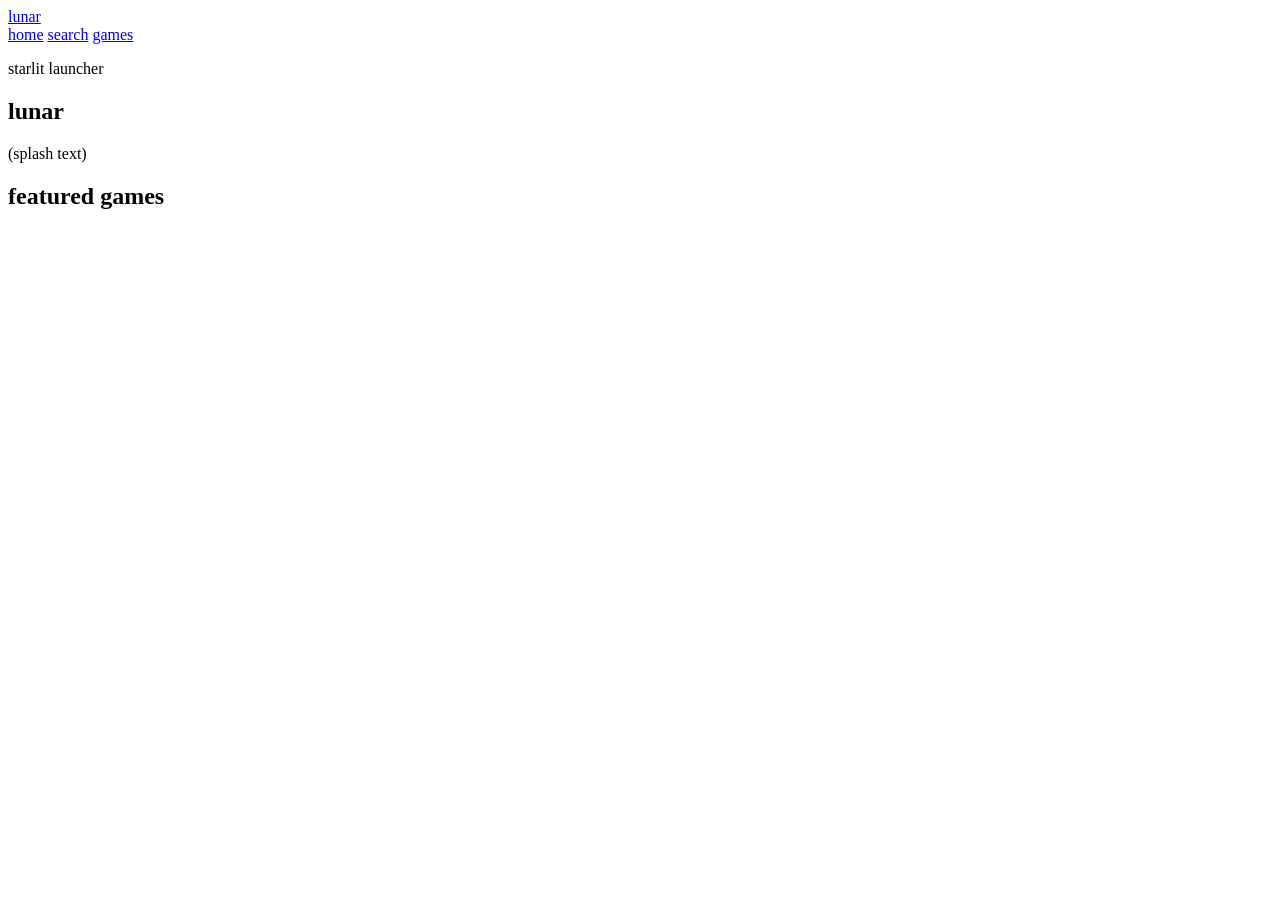
==== index.html @ 2f3a876c "Add files via upload" ====
<!DOCTYPE html>
<html lang="en">
<head>
  <meta charset="UTF-8" />
  <meta name="viewport" content="width=device-width, initial-scale=1.0" />
  <title>Lunar | Home</title>
  <link rel="stylesheet" href="./assets/css/site.css" />
</head>
<body data-page="home">
  <div class="site-shell">
    <aside class="sidebar">
      <a class="brand" href="./index.html">lunar</a>
      <nav class="nav-stack">
        <a class="nav-pill active-home" href="./index.html">home</a>
        <a class="nav-pill active-search" href="./search.html">search</a>
        <a class="nav-pill active-games" href="./games.html">games</a>
      </nav>
    </aside>

    <main class="page home-page">
      <section class="hero">
        <p class="eyebrow">starlit launcher</p>
        <h1 class="logo-text">lunar</h1>
        <p class="tagline">(splash text)</p>
      </section>

      <section class="compass-mark" aria-hidden="true">
        <span></span>
        <span></span>
      </section>

      <aside class="featured-panel glass-panel">
        <div class="panel-heading">
          <h2>featured games</h2>
        </div>
        <div class="featured-list" id="featured-games"></div>
      </aside>
    </main>
  </div>

  <script src="./assets/js/ui.js"></script>
  <script src="./assets/js/home.js"></script>
</body>
</html>
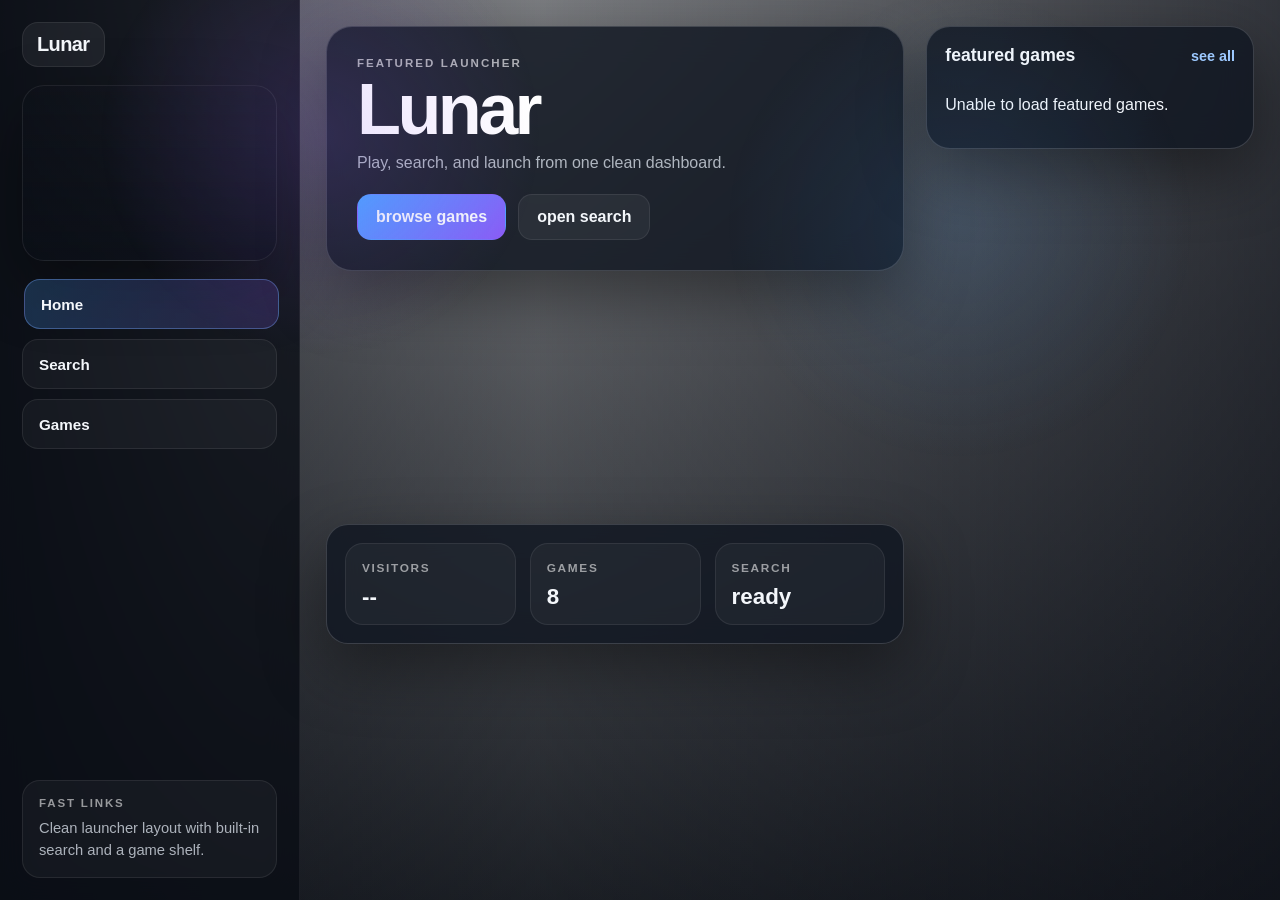
==== commit 09fc6aa6: "Add files via upload" ====
--- a/index.html
+++ b/index.html
@@ -9,29 +9,49 @@
 <body data-page="home">
   <div class="site-shell">
     <aside class="sidebar">
-      <a class="brand" href="./index.html">lunar</a>
+      <a class="brand" href="./index.html">Lunar</a>
+      <div class="sidebar-art"></div>
       <nav class="nav-stack">
         <a class="nav-pill active-home" href="./index.html">home</a>
         <a class="nav-pill active-search" href="./search.html">search</a>
         <a class="nav-pill active-games" href="./games.html">games</a>
       </nav>
+      <div class="sidebar-foot">
+        <p class="sidebar-label">fast links</p>
+        <p class="sidebar-copy">Clean launcher layout with built-in search and a game shelf.</p>
+      </div>
     </aside>
 
     <main class="page home-page">
-      <section class="hero">
-        <p class="eyebrow">starlit launcher</p>
-        <h1 class="logo-text">lunar</h1>
-        <p class="tagline">(splash text)</p>
+      <section class="hero hero-home glass-panel">
+        <p class="eyebrow">featured launcher</p>
+        <h1 class="logo-text">Lunar</h1>
+        <p class="tagline">Play, search, and launch from one clean dashboard.</p>
+        <div class="hero-actions">
+          <a class="hero-button primary" href="./games.html">browse games</a>
+          <a class="hero-button" href="./search.html">open search</a>
+        </div>
       </section>
 
-      <section class="compass-mark" aria-hidden="true">
-        <span></span>
-        <span></span>
+      <section class="home-strip glass-panel">
+        <div class="mini-stat">
+          <span class="mini-stat-label">visitors</span>
+          <strong id="visitor-count">...</strong>
+        </div>
+        <div class="mini-stat">
+          <span class="mini-stat-label">games</span>
+          <strong>8</strong>
+        </div>
+        <div class="mini-stat">
+          <span class="mini-stat-label">search</span>
+          <strong>ready</strong>
+        </div>
       </section>
 
       <aside class="featured-panel glass-panel">
         <div class="panel-heading">
           <h2>featured games</h2>
+          <a class="panel-link" href="./games.html">see all</a>
         </div>
         <div class="featured-list" id="featured-games"></div>
       </aside>
@@ -40,5 +60,6 @@
 
   <script src="./assets/js/ui.js"></script>
   <script src="./assets/js/home.js"></script>
+  <script src="./assets/js/users.js"></script>
 </body>
 </html>
--- a/assets/css/site.css
+++ b/assets/css/site.css
@@ -0,0 +1,717 @@
+:root {
+  --bg: #0d1018;
+  --panel: rgba(17, 22, 34, 0.82);
+  --panel-strong: rgba(13, 18, 28, 0.92);
+  --panel-soft: rgba(23, 29, 45, 0.68);
+  --line: rgba(255, 255, 255, 0.08);
+  --line-strong: rgba(255, 255, 255, 0.16);
+  --text: #f4f7fb;
+  --muted: rgba(232, 238, 248, 0.72);
+  --blue: #4ba3ff;
+  --purple: #8b5cf6;
+  --green: #34d399;
+  --shadow: 0 24px 64px rgba(0, 0, 0, 0.42);
+  --sky-image: url("https://www.yorksframing.co.uk/wp-content/uploads/2020/05/Trees-against-Purple-Night-Sky-scaled.jpg");
+}
+
+* {
+  box-sizing: border-box;
+}
+
+html,
+body {
+  min-height: 100%;
+}
+
+body {
+  margin: 0;
+  font-family: "Trebuchet MS", Verdana, Geneva, Tahoma, sans-serif;
+  color: var(--text);
+  background:
+    linear-gradient(180deg, rgba(8, 12, 18, 0.42), rgba(8, 12, 18, 0.9)),
+    var(--sky-image) center/cover fixed;
+  overflow-x: hidden;
+}
+
+body::before,
+body::after {
+  content: "";
+  position: fixed;
+  inset: 0;
+  pointer-events: none;
+}
+
+body::before {
+  background:
+    linear-gradient(90deg, rgba(11, 14, 22, 0.88) 0, rgba(11, 14, 22, 0.45) 18%, rgba(11, 14, 22, 0.2) 42%, rgba(11, 14, 22, 0.72) 100%);
+  opacity: 1;
+}
+
+body::after {
+  background:
+    radial-gradient(circle at 25% 15%, rgba(139, 92, 246, 0.18), transparent 18%),
+    radial-gradient(circle at 75% 25%, rgba(75, 163, 255, 0.12), transparent 20%);
+}
+
+a {
+  color: inherit;
+  text-decoration: none;
+}
+
+.site-shell,
+.player-layout {
+  display: grid;
+  grid-template-columns: 300px minmax(0, 1fr);
+  min-height: 100vh;
+}
+
+.sidebar {
+  position: relative;
+  display: flex;
+  flex-direction: column;
+  gap: 18px;
+  padding: 22px;
+  background: rgba(10, 14, 22, 0.8);
+  border-right: 1px solid rgba(255, 255, 255, 0.06);
+  backdrop-filter: blur(16px);
+}
+
+.brand {
+  display: inline-flex;
+  align-items: center;
+  width: fit-content;
+  margin: 0;
+  padding: 10px 14px;
+  border-radius: 16px;
+  background: rgba(255, 255, 255, 0.06);
+  border: 1px solid var(--line);
+  font-size: 1.25rem;
+  font-weight: 700;
+  letter-spacing: -0.03em;
+  text-transform: none;
+  text-shadow: none;
+}
+
+.brand-inline {
+  margin: 0;
+}
+
+.sidebar-art {
+  min-height: 176px;
+  border-radius: 22px;
+  background:
+    linear-gradient(180deg, rgba(10, 14, 22, 0.1), rgba(10, 14, 22, 0.58)),
+    var(--sky-image) center/cover;
+  border: 1px solid var(--line);
+  box-shadow: var(--shadow);
+}
+
+.nav-stack {
+  display: flex;
+  flex-direction: column;
+  gap: 10px;
+  margin-top: 0;
+}
+
+.nav-stack-player {
+  margin-top: 18px;
+}
+
+.nav-pill {
+  display: inline-flex;
+  align-items: center;
+  justify-content: flex-start;
+  min-height: 50px;
+  padding: 0 16px;
+  border-radius: 16px;
+  background: rgba(255, 255, 255, 0.04);
+  border: 1px solid var(--line);
+  box-shadow: none;
+  font-size: 0.95rem;
+  font-weight: 700;
+  text-transform: capitalize;
+  transition: background 180ms ease, border-color 180ms ease, transform 180ms ease;
+}
+
+body[data-page="home"] .active-home,
+body[data-page="search"] .active-search,
+body[data-page="games"] .active-games,
+body[data-page="player"] .active-games {
+  background: linear-gradient(90deg, rgba(75, 163, 255, 0.22), rgba(139, 92, 246, 0.18));
+  border-color: rgba(120, 168, 255, 0.38);
+  transform: translateX(2px);
+}
+
+.sidebar-foot {
+  margin-top: auto;
+  padding: 16px;
+  border-radius: 18px;
+  background: rgba(255, 255, 255, 0.04);
+  border: 1px solid var(--line);
+}
+
+.sidebar-label {
+  margin: 0 0 8px;
+  color: rgba(255, 255, 255, 0.56);
+  font-size: 0.72rem;
+  font-weight: 700;
+  letter-spacing: 0.16em;
+  text-transform: uppercase;
+}
+
+.sidebar-copy {
+  margin: 0;
+  color: var(--muted);
+  font-size: 0.92rem;
+  line-height: 1.5;
+}
+
+.page {
+  position: relative;
+  padding: 26px;
+}
+
+.hero {
+  text-align: left;
+}
+
+.hero-compact {
+  margin-top: 0;
+}
+
+.eyebrow {
+  margin: 0 0 6px;
+  color: rgba(255, 255, 255, 0.64);
+  text-transform: uppercase;
+  letter-spacing: 0.18em;
+  font-size: 0.72rem;
+  font-weight: 700;
+}
+
+.logo-text {
+  margin: 0;
+  font-size: clamp(2.7rem, 6vw, 4.5rem);
+  line-height: 0.96;
+  letter-spacing: -0.05em;
+  text-transform: none;
+  color: #ffffff;
+  text-shadow: none;
+}
+
+.tagline {
+  margin: 10px 0 0;
+  max-width: 620px;
+  color: var(--muted);
+  font-size: 1rem;
+  font-style: normal;
+  font-weight: 400;
+  text-shadow: none;
+}
+
+.glass-panel {
+  background: var(--panel);
+  backdrop-filter: blur(16px);
+  border: 1px solid var(--line-strong);
+  box-shadow: var(--shadow);
+}
+
+.home-page {
+  display: grid;
+  grid-template-columns: minmax(0, 1.5fr) minmax(280px, 0.85fr);
+  gap: 22px;
+  align-items: start;
+}
+
+.home-page .hero {
+  grid-column: 1 / 2;
+}
+
+.hero-home,
+.hero-banner {
+  padding: 30px;
+  border-radius: 26px;
+}
+
+.hero-actions {
+  display: flex;
+  flex-wrap: wrap;
+  gap: 12px;
+  margin-top: 22px;
+}
+
+.hero-button {
+  display: inline-flex;
+  align-items: center;
+  justify-content: center;
+  min-height: 46px;
+  padding: 0 18px;
+  border-radius: 14px;
+  background: rgba(255, 255, 255, 0.05);
+  border: 1px solid var(--line);
+  font-weight: 700;
+}
+
+.hero-button.primary {
+  background: linear-gradient(135deg, #4ba3ff, #8b5cf6);
+  border-color: transparent;
+}
+
+.home-strip {
+  display: grid;
+  grid-template-columns: repeat(3, minmax(0, 1fr));
+  gap: 14px;
+  padding: 18px;
+  border-radius: 22px;
+}
+
+.mini-stat {
+  padding: 14px 16px;
+  border-radius: 18px;
+  background: rgba(255, 255, 255, 0.04);
+  border: 1px solid var(--line);
+}
+
+.mini-stat strong {
+  display: block;
+  margin-top: 8px;
+  font-size: 1.4rem;
+}
+
+.mini-stat-label {
+  color: rgba(255, 255, 255, 0.56);
+  font-size: 0.74rem;
+  font-weight: 700;
+  letter-spacing: 0.14em;
+  text-transform: uppercase;
+}
+
+.featured-panel {
+  grid-column: 2 / 3;
+  grid-row: 1 / span 2;
+  padding: 18px;
+  border-radius: 24px;
+  max-height: calc(100vh - 52px);
+  overflow: hidden;
+}
+
+.panel-heading {
+  display: flex;
+  align-items: center;
+  justify-content: space-between;
+  gap: 12px;
+  margin-bottom: 14px;
+}
+
+.panel-heading h2 {
+  margin: 0;
+  font-size: 1.1rem;
+  text-transform: none;
+}
+
+.panel-link {
+  color: #9dc9ff;
+  font-size: 0.9rem;
+  font-weight: 700;
+}
+
+.featured-list,
+.games-grid {
+  overflow-y: auto;
+  scrollbar-width: thin;
+  scrollbar-color: rgba(255, 255, 255, 0.55) transparent;
+}
+
+.featured-list {
+  display: flex;
+  flex-direction: column;
+  gap: 14px;
+  padding-right: 4px;
+  max-height: calc(100vh - 130px);
+}
+
+.featured-card,
+.game-card {
+  border-radius: 22px;
+  border: 1px solid var(--line);
+  background:
+    linear-gradient(180deg, rgba(255, 255, 255, 0.06), rgba(255, 255, 255, 0.02)),
+    rgba(13, 18, 28, 0.82);
+  color: #fff;
+  box-shadow: 0 14px 34px rgba(2, 6, 12, 0.34);
+}
+
+.featured-card {
+  min-height: 102px;
+  display: flex;
+  align-items: flex-end;
+  padding: 18px;
+  background:
+    linear-gradient(180deg, rgba(4, 8, 15, 0.1), rgba(4, 8, 15, 0.78)),
+    var(--sky-image) center/cover;
+}
+
+.featured-card.is-small {
+  min-height: 74px;
+  border-radius: 18px;
+}
+
+.featured-card span,
+.game-card-title {
+  text-transform: none;
+  font-size: 1rem;
+  font-weight: 700;
+}
+
+.search-box-wrap {
+  display: grid;
+  place-items: center;
+  gap: 10px;
+  margin: 22px 0 18px;
+}
+
+.proxy-shell {
+  display: grid;
+  gap: 12px;
+  padding: 14px;
+  border-radius: 24px;
+}
+
+.proxy-toolbar {
+  display: grid;
+  grid-template-columns: auto minmax(0, 1fr) auto;
+  gap: 12px;
+  align-items: center;
+}
+
+.proxy-toolbar-left,
+.proxy-toolbar-right {
+  display: flex;
+  align-items: center;
+  gap: 8px;
+}
+
+.proxy-tab-indicator {
+  padding: 0 14px;
+  min-height: 44px;
+  display: inline-flex;
+  align-items: center;
+  border-radius: 12px;
+  background: rgba(255, 255, 255, 0.05);
+  border: 1px solid var(--line);
+  color: var(--muted);
+  font-weight: 700;
+}
+
+.proxy-form {
+  width: 100%;
+  margin: 0;
+}
+
+.proxy-status-row {
+  display: grid;
+  grid-template-columns: minmax(0, 1fr) auto;
+  gap: 12px;
+  align-items: center;
+}
+
+.browser-panel-inline {
+  padding: 0;
+  border: 0;
+  box-shadow: none;
+  background: transparent;
+  min-height: 620px;
+}
+
+.search-form {
+  display: grid;
+  grid-template-columns: minmax(0, 1fr) auto;
+  align-items: center;
+  gap: 10px;
+  width: min(720px, 100%);
+  padding: 10px 12px;
+  border-radius: 18px;
+  background: var(--panel-strong);
+  border: 1px solid var(--line);
+  box-shadow: 0 18px 36px rgba(0, 0, 0, 0.28);
+}
+
+.search-input,
+.search-button,
+.browser-button {
+  font: inherit;
+}
+
+.search-input {
+  width: 100%;
+  border: 0;
+  outline: none;
+  background: transparent;
+  color: #fff;
+  padding: 0 16px;
+  font-size: 1rem;
+  letter-spacing: 0;
+  text-transform: none;
+}
+
+.search-input::placeholder {
+  color: rgba(255, 255, 255, 0.84);
+}
+
+.search-button,
+.browser-button {
+  border: 1px solid rgba(255, 255, 255, 0.16);
+  background: rgba(255, 255, 255, 0.08);
+  color: #fff;
+  border-radius: 12px;
+  padding: 10px 14px;
+  text-transform: none;
+  cursor: pointer;
+  font-weight: 700;
+}
+
+.icon-button {
+  min-width: 44px;
+  padding: 10px 0;
+  font-size: 1rem;
+}
+
+.search-hint,
+.player-status {
+  margin: 0;
+  color: var(--muted);
+  font-size: 0.84rem;
+}
+
+.browser-panel {
+  display: grid;
+  grid-template-rows: auto minmax(420px, 1fr);
+  gap: 12px;
+  padding: 14px;
+  border-radius: 24px;
+  min-height: 540px;
+}
+
+.browser-bar {
+  display: grid;
+  grid-template-columns: auto auto auto minmax(0, 1fr);
+  gap: 8px;
+  align-items: center;
+}
+
+.browser-url {
+  min-width: 0;
+  padding: 10px 14px;
+  border-radius: 12px;
+  background: rgba(255, 255, 255, 0.07);
+  color: rgba(255, 255, 255, 0.82);
+  font-size: 0.82rem;
+  overflow: hidden;
+  text-overflow: ellipsis;
+  white-space: nowrap;
+}
+
+.proxy-frame,
+.game-frame {
+  width: 100%;
+  height: 100%;
+  border: 0;
+  border-radius: 20px;
+  background: rgba(255, 255, 255, 0.94);
+}
+
+.games-page {
+  padding-bottom: 16px;
+}
+
+.games-grid {
+  display: grid;
+  grid-template-columns: repeat(auto-fill, minmax(190px, 1fr));
+  gap: 18px;
+  margin-top: 22px;
+  max-height: calc(100vh - 220px);
+  padding: 4px 8px 20px 0;
+}
+
+.game-card {
+  min-height: 176px;
+  display: flex;
+  flex-direction: column;
+  justify-content: flex-end;
+  padding: 16px;
+  transition: transform 180ms ease, box-shadow 180ms ease;
+  position: relative;
+  overflow: hidden;
+}
+
+.game-card::before {
+  content: "";
+  position: absolute;
+  inset: 0;
+  background:
+    linear-gradient(180deg, rgba(7, 12, 18, 0.08), rgba(7, 12, 18, 0.8)),
+    var(--sky-image) center/cover;
+  opacity: 0.5;
+}
+
+.game-card > * {
+  position: relative;
+  z-index: 1;
+}
+
+.game-card:hover {
+  transform: translateY(-4px);
+  box-shadow: 0 18px 42px rgba(0, 0, 0, 0.34);
+}
+
+.game-card-tag {
+  margin-bottom: auto;
+  color: rgba(255, 255, 255, 0.78);
+  font-size: 0.72rem;
+  text-transform: uppercase;
+  letter-spacing: 0.12em;
+}
+
+.player-shell {
+  min-height: 100vh;
+}
+
+.player-header {
+  display: flex;
+  align-items: center;
+  gap: 18px;
+  min-height: 60px;
+  padding: 0 14px 0 18px;
+  background: rgba(10, 14, 22, 0.92);
+  border-bottom: 1px solid rgba(255, 255, 255, 0.06);
+  backdrop-filter: blur(16px);
+}
+
+.player-title {
+  margin: 0;
+  font-size: 1rem;
+  font-weight: 700;
+}
+
+.player-close {
+  margin-left: auto;
+  width: 42px;
+  height: 42px;
+  display: grid;
+  place-items: center;
+  border-radius: 14px;
+  border: 1px solid var(--line);
+  background: rgba(255, 255, 255, 0.05);
+  font-size: 1.35rem;
+  font-weight: 700;
+  text-transform: none;
+}
+
+.player-main {
+  display: grid;
+  grid-template-rows: auto minmax(0, 1fr);
+  gap: 10px;
+  padding: 14px;
+  margin: 0;
+}
+
+.player-layout {
+  min-height: calc(100vh - 48px);
+}
+
+.html-demo {
+  min-height: 100%;
+  margin: 0;
+  display: grid;
+  place-items: center;
+  background: radial-gradient(circle at top, rgba(127, 4, 255, 0.32), transparent 40%), linear-gradient(180deg, #ffffff 0%, #f3f3f6 100%);
+  color: #090909;
+  font-family: Arial, Helvetica, sans-serif;
+}
+
+.html-demo h1 {
+  margin: 0;
+  font-size: clamp(3rem, 8vw, 6.5rem);
+  transform: rotate(-8deg);
+  filter: blur(1px);
+}
+
+.arcade-demo {
+  min-height: 100%;
+  margin: 0;
+  padding: 28px;
+  background: radial-gradient(circle at top, rgba(117, 0, 255, 0.3), transparent 35%), linear-gradient(160deg, #070710, #17072e 48%, #09060f);
+  color: #fff;
+  font-family: Verdana, Geneva, Tahoma, sans-serif;
+}
+
+.arcade-demo .tile {
+  display: inline-block;
+  margin: 12px;
+  padding: 18px 22px;
+  border-radius: 20px;
+  background: linear-gradient(180deg, #8500ff, #5a00d4);
+}
+
+@media (max-width: 860px) {
+  .site-shell,
+  .player-layout {
+    grid-template-columns: 1fr;
+  }
+
+  .sidebar {
+    display: flex;
+    padding: 14px 16px;
+  }
+
+  .nav-stack,
+  .nav-stack-player {
+    flex-direction: row;
+    flex-wrap: wrap;
+    justify-content: flex-start;
+  }
+
+  .home-page {
+    grid-template-columns: 1fr;
+  }
+
+  .featured-panel {
+    grid-column: 1;
+    grid-row: auto;
+    max-height: none;
+  }
+
+  .featured-list,
+  .games-grid {
+    max-height: none;
+  }
+
+  .sidebar-art {
+    min-height: 132px;
+  }
+
+  .browser-panel {
+    min-height: 460px;
+  }
+
+  .browser-bar {
+    grid-template-columns: repeat(3, auto);
+  }
+
+  .browser-url {
+    grid-column: 1 / -1;
+  }
+
+  .proxy-toolbar,
+  .proxy-status-row {
+    grid-template-columns: 1fr;
+  }
+
+  .proxy-toolbar-left,
+  .proxy-toolbar-right {
+    flex-wrap: wrap;
+  }
+
+  .home-strip {
+    grid-template-columns: 1fr;
+  }
+}
